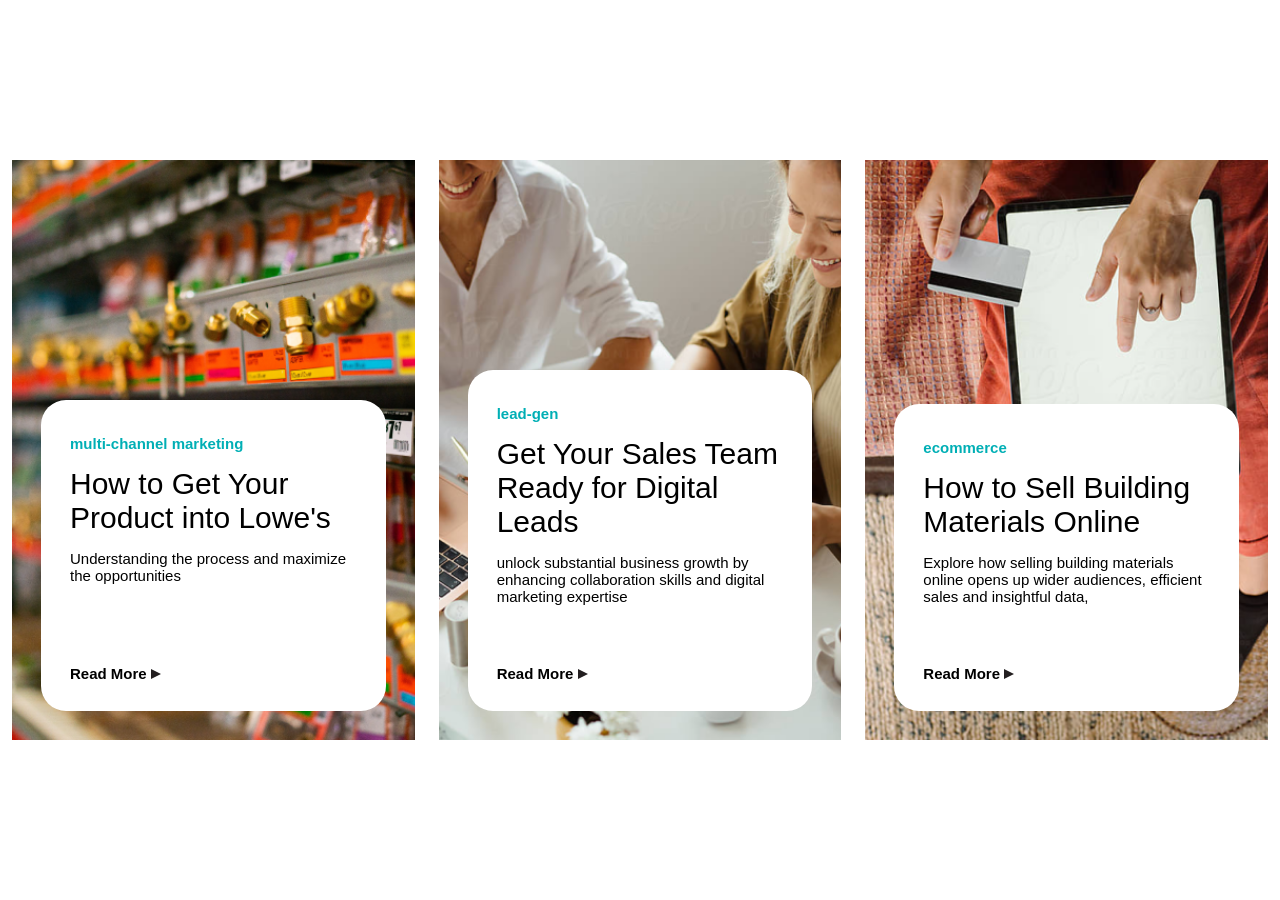
==== index.html @ 7a1f2c02 "add -img" ====
<!DOCTYPE html>
<html lang="en">
<head>
    <meta charset="UTF-8">
    <meta name="viewport" content="width=device-width, initial-scale=1.0">
    <title>Document</title>
    <link rel="stylesheet" href="/assets/css/style.css">
    <link rel="stylesheet" href="/assets/css/root.css">
</head>
<body>
    <section class="text-center">
        <div class="container">
            <div class="row">
                <div class="img-box">
                    <div class="col-4  col-md-6 col-sm-12">
                        <div class="img-box-one">
                            <div class="white-box ">
                                <div class="info-box">
                                <p class="card-heading">multi-channel marketing</p>
                                <p class="card-info max-w-325">How to Get Your Product into Lowe's</p>
                                <p class="card-litle-info max-w-315">Understanding the process and maximize the opportunities</p>
                                <p  class="card-read-more pt-81">Read More <span><img src="/assets/images/svg/play-btn.svg" alt="play"></span></p>
                                </div>
                            </div>
                        </div>
                    </div>
                      <div class="col-4  col-md-6 col-sm-12 ">
                        <div class="img-box-two">
                            <div class="white-box ">
                                <div class="info-box">
                                <p class="card-heading">lead-gen</p>
                                <p class="card-info max-w-325">Get Your Sales Team Ready for Digital Leads</p>
                                <p class="card-litle-info max-w-315">unlock substantial business growth by enhancing collaboration skills and digital marketing expertise</p>
                                <p  class="card-read-more pt-60">Read More <span><img src="/assets/images/svg/play-btn.svg" alt="play"></span></p>
                                </div>
                            </div>
                        </div>
                    </div>
                      <div class="col-4  col-md-6 col-sm-12">
                        <div class="img-box-three">
                            <div class="white-box ">
                                <div class="info-box">
                                <p class="card-heading">ecommerce</p>
                                <p class="card-info max-w-325">How to Sell Building Materials Online</p>
                                <p class="card-litle-info max-w-315">Explore how selling building materials online opens up wider audiences, efficient sales and insightful data,</p>
                                <p  class="card-read-more pt-60">Read More <span><img src="/assets/images/svg/play-btn.svg" alt="play"></span></p>
                                </div>
                            </div>
                        </div>
                    </div>
                </div>
            </div>
        </div>
    </section>
    
</body>
</html>
---- assets/css/style.css ----
@import url(https://db.onlinewebfonts.com/c/b596fe7f763c7633f489a1acdbb13c70?family=Maison+Neue+Demi);
*{
    margin: 0;
    padding: 0;
    list-style-type: none ;
    text-decoration: none;
    font-family: "Maison Neue", sans-serif;
}
.container{
    max-width: 1440px;
    margin-left: auto;
    margin-right: auto;
    padding-left: 12px;
    padding-right: 12px;
}
.row{
    display: flex;
    flex-wrap: wrap;
    margin-left: -12px;
    margin-right: -12px;
    flex-direction: row;
}
.col-4{
    width:33.33%;
    padding-left: 12px;
    padding-right: 12px;
}
.text-center{
    justify-content: center;
    align-items: center;
    display: flex;
    min-height: 100vh;
    
}
.img-box-one {
  background-image: url(/assets/images/png/super-market.png);
  background-size: cover;
  background-repeat: no-repeat;
  object-fit: cover;
 max-width: 440px;
  height: 551px;
  display: flex;
  align-items: last baseline;
  padding-left: 29px;
  padding-right: 29px;
  padding-bottom: 29px;
}
.white-box{
    background-color: white;
    display: flex;
    align-items: center;
    justify-content: center;
    flex-direction: column;
    border-radius: 25px;
    width: 100%;
    

}
.info-box{
    padding-left: 29px;
    padding-right: 28px;
    padding-top: 35px;
    padding-bottom: 29px;
}
.max-w-325{
    max-width: 325px;
}
.max-w-315{
    max-width: 315px;
}
.pt-81{
    padding-top: 81px;
}
.img-box{
    display: flex;
}
.img-box-two{
    background-image: url(/assets/images/png/working-people.png);
      background-size: cover;
  background-repeat: no-repeat;
  object-fit: cover;
 max-width: 440px;
  height: 551px;
  display: flex;
  align-items: last baseline;
  padding-left: 29px;
  padding-right: 29px;
  padding-bottom: 29px;
}
.img-box-three{
    background-image: url(/assets/images/png/ecomerse.png);
          background-size: cover;
  background-repeat: no-repeat;
  object-fit: cover;
 max-width: 440px;
  height: 551px;
  display: flex;
  align-items: last baseline;
  padding-left: 29px;
  padding-right: 29px;
  padding-bottom: 29px;
}
.pt-60{
    padding-top: 60px;
}

/*  */
@media (max-width:992) {
    .col-md-6{
        max-width: 50%;
        padding-left: 12px;
        padding-right: 12px;
    } 
 
}
@media (max-width:576) {
    .col-sm-12{
        width: 100%;
        padding-left: 12px;
        padding-right: 12px;
    }
    .img-box{
        flex-wrap: wrap;
    }
}
---- assets/css/root.css ----
:root{
    --sm:15px;
    --md:30px;
    /* --font-size */
    --fw-normal:300;
    --fw-bold:400;
    --fw-semibold:600;
    /* ---color */
    --text-light-green:#00afb5;
    --text-black:#000000;

}
.card-heading{
    font-size: var(--sm);
    font-weight: var(--fw-semibold);
    color: var(--text-light-green);
    padding-bottom: 15px;
}
.card-info{
    font-weight: var(--fw-normal);
    font-size: var(--md);
    color: var(--text-black);
    padding-bottom: 15px;
}
.card-litle-info{
    font-weight: var(--fw-bold);
    font-size: var(--sm);
    color: var(--text-black);
}
.card-read-more{
    font-size: var(--sm);
    font-weight: var(--fw-semibold);
}
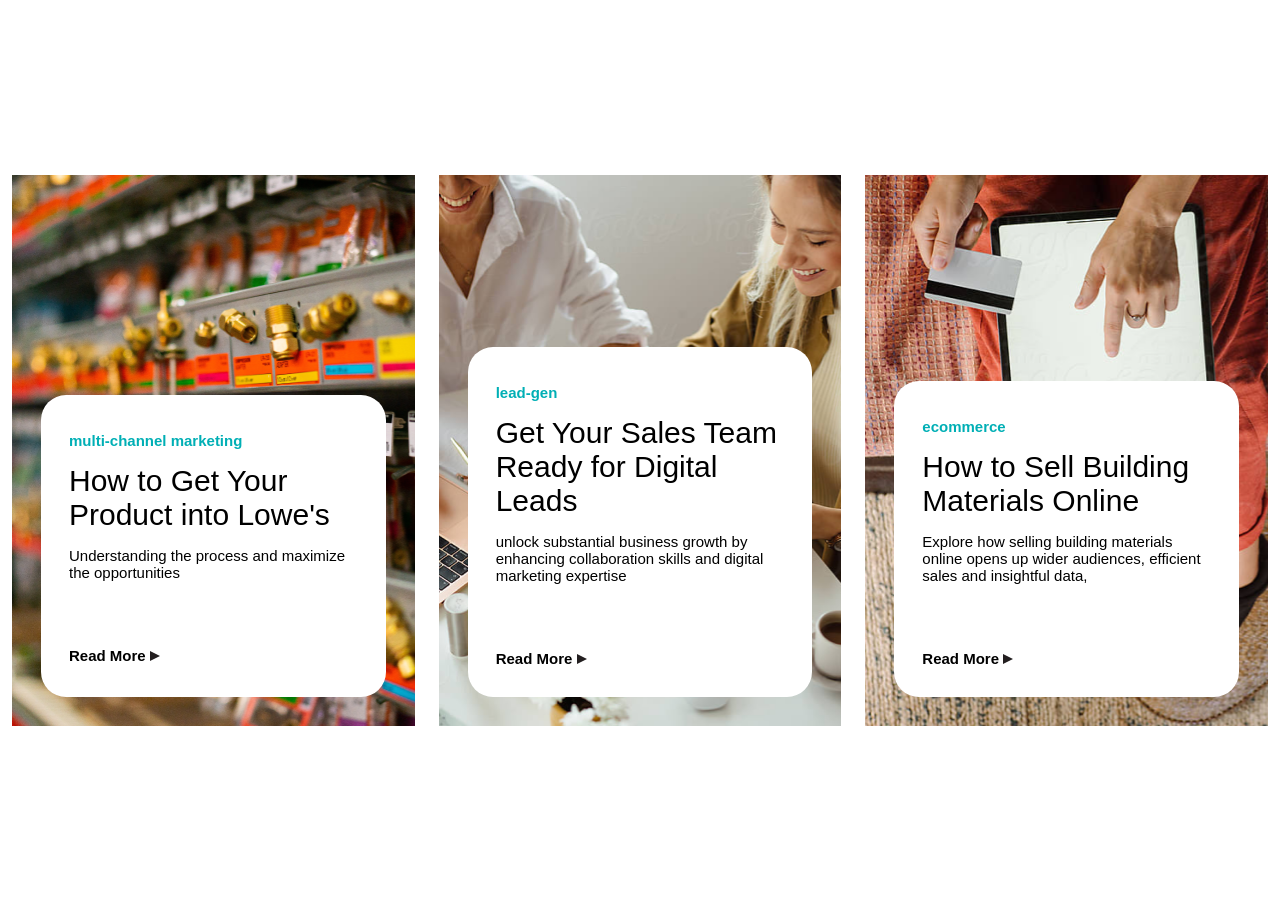
==== commit 4e4cb1bc: "changes" ====
--- a/index.html
+++ b/index.html
@@ -1,57 +1,61 @@
 <!DOCTYPE html>
 <html lang="en">
+
 <head>
     <meta charset="UTF-8">
     <meta name="viewport" content="width=device-width, initial-scale=1.0">
-    <title>Document</title>
-    <link rel="stylesheet" href="/assets/css/style.css">
-    <link rel="stylesheet" href="/assets/css/root.css">
+    <title>time task</title>
+    <link rel="stylesheet" href="./assets/css/root.css">
+    <link rel="stylesheet" href="./assets/css/style.css">
 </head>
+
 <body>
-    <section class="text-center">
+    <section>
         <div class="container">
             <div class="row">
-                <div class="img-box">
-                    <div class="col-4  col-md-6 col-sm-12">
-                        <div class="img-box-one">
-                            <div class="white-box ">
-                                <div class="info-box">
-                                <p class="card-heading">multi-channel marketing</p>
-                                <p class="card-info max-w-325">How to Get Your Product into Lowe's</p>
-                                <p class="card-litle-info max-w-315">Understanding the process and maximize the opportunities</p>
-                                <p  class="card-read-more pt-81">Read More <span><img src="/assets/images/svg/play-btn.svg" alt="play"></span></p>
-                                </div>
-                            </div>
+                <div class="col-4 col-lg-6 col-sm-12">
+                    <div class="Img-box-one">
+                        <div class="card-1-whiteBox">
+                            <p class="card-heading">multi-channel marketing</p>
+                            <h2 class="card-info">How to Get Your Product into Lowe's</h2>
+                            <p class="card-litle-info">Understanding the process and maximize the
+                                opportunities</p>
+                            <button class="card-read-more read_more">Read More <span><img src="/assets/images/svg/play-btn.svg" alt="btn"></span>
+                            </button>
                         </div>
                     </div>
-                      <div class="col-4  col-md-6 col-sm-12 ">
-                        <div class="img-box-two">
-                            <div class="white-box ">
-                                <div class="info-box">
-                                <p class="card-heading">lead-gen</p>
-                                <p class="card-info max-w-325">Get Your Sales Team Ready for Digital Leads</p>
-                                <p class="card-litle-info max-w-315">unlock substantial business growth by enhancing collaboration skills and digital marketing expertise</p>
-                                <p  class="card-read-more pt-60">Read More <span><img src="/assets/images/svg/play-btn.svg" alt="play"></span></p>
-                                </div>
-                            </div>
+                </div>
+                <div class="col-4 col-lg-6 col-sm-12">
+                    <div class="Img-box-two">
+                        <div class="card-2-whiteBox">
+                            <p class="card-heading">lead-gen</p>
+                            <h2 class="card-info">Get Your Sales Team Ready for Digital Leads</h2>
+                            <p class="card-litle-info">unlock substantial business growth
+                                by
+                                enhancing
+                                collaboration skills and digital marketing expertise</p>
+                            <button class="card-read-more read_more">Read More <span><img src="/assets/images/svg/play-btn.svg" alt="btn"></span>
+                            </button>
                         </div>
                     </div>
-                      <div class="col-4  col-md-6 col-sm-12">
-                        <div class="img-box-three">
-                            <div class="white-box ">
-                                <div class="info-box">
-                                <p class="card-heading">ecommerce</p>
-                                <p class="card-info max-w-325">How to Sell Building Materials Online</p>
-                                <p class="card-litle-info max-w-315">Explore how selling building materials online opens up wider audiences, efficient sales and insightful data,</p>
-                                <p  class="card-read-more pt-60">Read More <span><img src="/assets/images/svg/play-btn.svg" alt="play"></span></p>
-                                </div>
-                            </div>
+                </div>
+                <div class="col-4 col-lg-6 col-sm-12">
+                    <div class="Img-box-three">
+                        <div class="card-3-whiteBox">
+                            <p class="card-heading">ecommerce</p>
+                            <h2 class="card-info">How to Sell Building Materials Online</h2>
+                            <p class="card-litle-info">Explore how selling building
+                                materials
+                                online opens up
+                                wider audiences, efficient sales and insightful data,</p>
+                            <button class="card-read-more read_more">Read More <span><img src="/assets/images/svg/play-btn.svg" alt="btn"></span>
+                            </button>
                         </div>
                     </div>
                 </div>
             </div>
         </div>
     </section>
-    
 </body>
+
 </html>
--- a/assets/css/style.css
+++ b/assets/css/style.css
@@ -1,43 +1,85 @@
 @import url(https://db.onlinewebfonts.com/c/b596fe7f763c7633f489a1acdbb13c70?family=Maison+Neue+Demi);
-*{
-    margin: 0;
-    padding: 0;
-    list-style-type: none ;
-    text-decoration: none;
-    font-family: "Maison Neue", sans-serif;
+body {
+  font-family: "Maison Neue", sans-serif;
 }
-.container{
-    max-width: 1440px;
-    margin-left: auto;
-    margin-right: auto;
-    padding-left: 12px;
-    padding-right: 12px;
+* {
+  padding: 0;
+  margin: 0;
+  text-decoration: none;
+  list-style-type: none;
+  box-sizing: border-box;
+  font-family: "Maison Neue", sans-serif;
 }
-.row{
-    display: flex;
-    flex-wrap: wrap;
-    margin-left: -12px;
-    margin-right: -12px;
-    flex-direction: row;
+
+section {
+  min-height: 100vh;
+
+  align-content: center;
 }
-.col-4{
-    width:33.33%;
-    padding-left: 12px;
-    padding-right: 12px;
+.container {
+  max-width: 1440px;
+  padding-left: 12px;
+  padding-right: 12px;
+  margin-left: auto;
+  margin-right: auto;
+
+  align-items: center;
 }
-.text-center{
-    justify-content: center;
-    align-items: center;
-    display: flex;
-    min-height: 100vh;
-    
+.row {
+  display: flex;
+  flex-wrap: wrap;
+  margin-left: -12px;
+  margin-right: -12px;
+  flex-direction: row;
 }
-.img-box-one {
+.col-4 {
+  width: 33.3333%;
+  padding-left: 12px;
+  padding-right: 12px;
+}
+
+/* card_1 */
+.Img-box-one {
   background-image: url(/assets/images/png/super-market.png);
   background-size: cover;
   background-repeat: no-repeat;
   object-fit: cover;
- max-width: 440px;
+  max-width: 440px;
+  height: 551px;
+  display: flex;
+  align-items: last baseline;
+  padding: 0 29px 29px;
+}
+.card-1-whiteBox {
+  background: white;
+  text-align: start;
+  padding: 37px 29px 32px 28px;
+  border-radius: 25px;
+}
+.read_more {
+  border: 0;
+  background: none;
+  cursor: pointer;
+  padding-top: 66px;
+}
+.pt_15 {
+  padding-top: 15px;
+}
+.pt-20 {
+  padding-top: 20px;
+}
+.max_w_315 {
+  max-width: 315px;
+  text-align: start;
+}
+
+/* card_2 */
+.Img-box-two {
+  background-image: url(/assets/images/png/working-people.png);
+  background-size: cover;
+  background-repeat: no-repeat;
+  object-fit: cover;
+  max-width: 440px;
   height: 551px;
   display: flex;
   align-items: last baseline;
@@ -45,81 +87,55 @@
   padding-right: 29px;
   padding-bottom: 29px;
 }
-.white-box{
-    background-color: white;
-    display: flex;
-    align-items: center;
-    justify-content: center;
-    flex-direction: column;
-    border-radius: 25px;
-    width: 100%;
-    
-
+.card-2-whiteBox {
+  background: white;
+  text-align: start;
+  padding: 37px 29px 29px 28px;
+  border-radius: 25px;
 }
-.info-box{
-    padding-left: 29px;
-    padding-right: 28px;
-    padding-top: 35px;
-    padding-bottom: 29px;
-}
-.max-w-325{
-    max-width: 325px;
-}
-.max-w-315{
-    max-width: 315px;
-}
-.pt-81{
-    padding-top: 81px;
-}
-.img-box{
-    display: flex;
-}
-.img-box-two{
-    background-image: url(/assets/images/png/working-people.png);
-      background-size: cover;
+/* card_3 */
+.Img-box-three{
+  background-image: url(/assets/images/png/ecomerse.png);
+  background-size: cover;
   background-repeat: no-repeat;
   object-fit: cover;
- max-width: 440px;
+  max-width: 440px;
   height: 551px;
   display: flex;
   align-items: last baseline;
+
   padding-left: 29px;
   padding-right: 29px;
   padding-bottom: 29px;
 }
-.img-box-three{
-    background-image: url(/assets/images/png/ecomerse.png);
-          background-size: cover;
-  background-repeat: no-repeat;
-  object-fit: cover;
- max-width: 440px;
-  height: 551px;
-  display: flex;
-  align-items: last baseline;
-  padding-left: 29px;
-  padding-right: 29px;
-  padding-bottom: 29px;
+.card-3-whiteBox {
+  background: white;
+  text-align: start;
+  padding: 37px 29px 29px 28px;
+  border-radius: 25px;
 }
-.pt-60{
-    padding-top: 60px;
+@media (max-width: 992px) {
+  .row {
+    flex-wrap: wrap;
+    display: flex;
+    justify-content: center;
+    align-items: center;
+  }
+  .Img-box-one,
+  .Img-box-two,
+  .Img-box-three {
+    max-width: none;
+    text-align: center;
+    display: flex;
+    justify-content: center;
+  }
+  .col-lg-6 {
+    width: 50%;
+    padding-top: 10px;
+  }
 }
-
-/*  */
-@media (max-width:992) {
-    .col-md-6{
-        max-width: 50%;
-        padding-left: 12px;
-        padding-right: 12px;
-    } 
- 
+@media (max-width: 576px) {
+  .col-sm-12 {
+    width: 100%;
+  }
 }
-@media (max-width:576) {
-    .col-sm-12{
-        width: 100%;
-        padding-left: 12px;
-        padding-right: 12px;
-    }
-    .img-box{
-        flex-wrap: wrap;
-    }
-}
